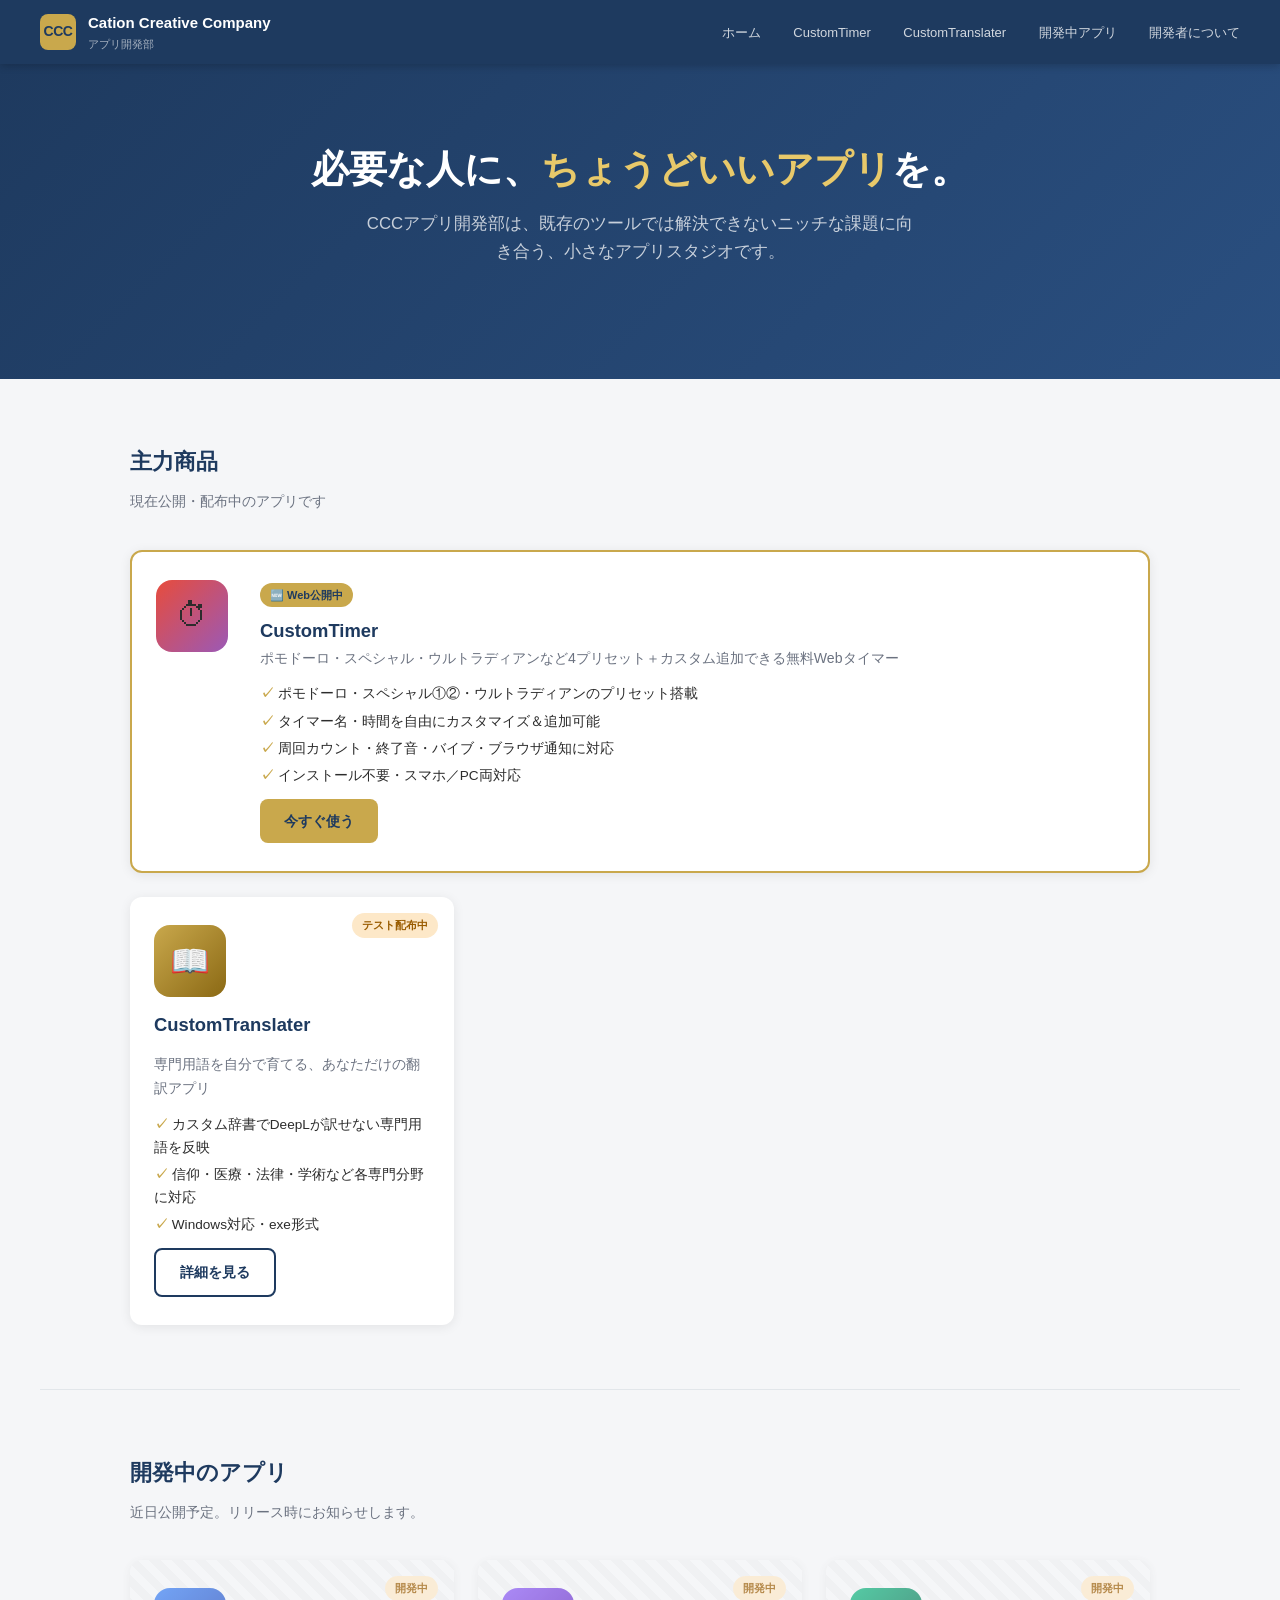
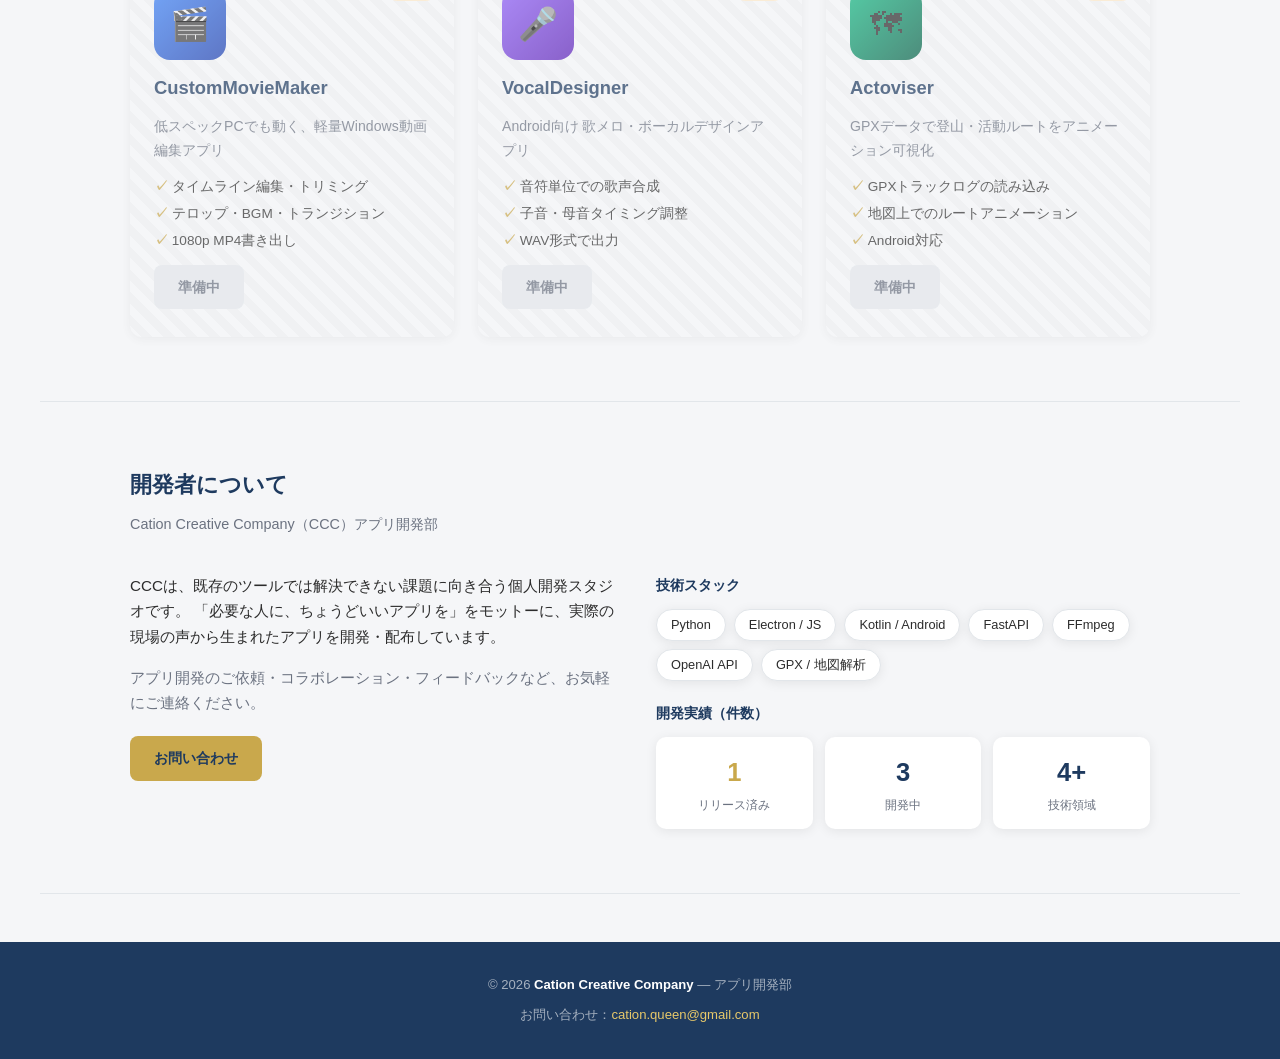
==== index.html @ 1fe6af15 "Initial commit: CCC apps site" ====
<!DOCTYPE html>
<html lang="ja">
<head>
  <meta charset="UTF-8">
  <meta name="viewport" content="width=device-width, initial-scale=1.0">
  <title>CCCアプリ一覧 | Cation Creative Company</title>
  <meta name="description" content="Cation Creative Companyが開発する、こだわりの実用アプリ一覧。バハイ翻訳・動画編集・音楽制作など。">
  <link rel="stylesheet" href="style.css">
</head>
<body>

<header>
  <div class="header-logo">
    <div class="logo-mark">CCC</div>
    <div>
      <div class="logo-text">Cation Creative Company</div>
      <div class="logo-sub">アプリ開発部</div>
    </div>
  </div>
  <nav>
    <a href="index.html">ホーム</a>
    <a href="apps/customtimer/index.html">CustomTimer</a>
    <a href="apps/customtranslater.html">CustomTranslater</a>
    <a href="#coming-soon">開発中アプリ</a>
    <a href="#about">開発者について</a>
  </nav>
</header>

<!-- Hero -->
<section class="hero">
  <h1>必要な人に、<span>ちょうどいいアプリ</span>を。</h1>
  <p>CCCアプリ開発部は、既存のツールでは解決できないニッチな課題に向き合う、小さなアプリスタジオです。</p>
</section>

<!-- 主力商品 -->
<div class="section">
  <div class="section-title">主力商品</div>
  <div class="section-desc">現在公開・配布中のアプリです</div>

  <div class="app-grid">

    <!-- CustomTimer（最主力） -->
    <div class="app-card featured">
      <div class="app-icon" style="background:linear-gradient(135deg,#e74c3c,#9b59b6);width:72px;height:72px;border-radius:16px;display:flex;align-items:center;justify-content:center;font-size:32px;flex-shrink:0;">⏱</div>
      <div class="card-body">
        <div class="badge badge-featured" style="position:static; display:inline-block; margin-bottom:8px;">🆕 Web公開中</div>
        <div class="app-name">CustomTimer</div>
        <div class="app-tagline">ポモドーロ・スペシャル・ウルトラディアンなど4プリセット＋カスタム追加できる無料Webタイマー</div>
        <ul class="app-features" style="margin: 12px 0;">
          <li>ポモドーロ・スペシャル①②・ウルトラディアンのプリセット搭載</li>
          <li>タイマー名・時間を自由にカスタマイズ＆追加可能</li>
          <li>周回カウント・終了音・バイブ・ブラウザ通知に対応</li>
          <li>インストール不要・スマホ／PC両対応</li>
        </ul>
        <div class="card-actions">
          <a href="apps/customtimer/index.html" class="btn btn-primary">今すぐ使う</a>
        </div>
      </div>
    </div>

    <!-- CustomTranslater -->
    <div class="app-card">
      <span class="badge badge-wip">テスト配布中</span>
      <div class="app-icon icon-bahai">📖</div>
      <div class="app-name">CustomTranslater</div>
      <div class="app-tagline">専門用語を自分で育てる、あなただけの翻訳アプリ</div>
      <ul class="app-features">
        <li>カスタム辞書でDeepLが訳せない専門用語を反映</li>
        <li>信仰・医療・法律・学術など各専門分野に対応</li>
        <li>Windows対応・exe形式</li>
      </ul>
      <div class="card-actions">
        <a href="apps/customtranslater.html" class="btn btn-outline">詳細を見る</a>
      </div>
    </div>

  </div>
</div>

<div class="divider"></div>

<!-- 開発中アプリ -->
<div class="section" id="coming-soon">
  <div class="section-title">開発中のアプリ</div>
  <div class="section-desc">近日公開予定。リリース時にお知らせします。</div>

  <div class="app-grid">

    <!-- CustomMovieMaker -->
    <div class="app-card coming-soon-card coming-soon-overlay">
      <span class="badge badge-wip">開発中</span>
      <div class="app-icon icon-movie">🎬</div>
      <div class="app-name">CustomMovieMaker</div>
      <div class="app-tagline">低スペックPCでも動く、軽量Windows動画編集アプリ</div>
      <ul class="app-features">
        <li>タイムライン編集・トリミング</li>
        <li>テロップ・BGM・トランジション</li>
        <li>1080p MP4書き出し</li>
      </ul>
      <div class="card-actions">
        <a href="apps/custommoviemaker.html" class="btn btn-disabled">準備中</a>
      </div>
    </div>

    <!-- VocalDesigner -->
    <div class="app-card coming-soon-card coming-soon-overlay">
      <span class="badge badge-wip">開発中</span>
      <div class="app-icon icon-vocal">🎤</div>
      <div class="app-name">VocalDesigner</div>
      <div class="app-tagline">Android向け 歌メロ・ボーカルデザインアプリ</div>
      <ul class="app-features">
        <li>音符単位での歌声合成</li>
        <li>子音・母音タイミング調整</li>
        <li>WAV形式で出力</li>
      </ul>
      <div class="card-actions">
        <a href="apps/vocaldesigner.html" class="btn btn-disabled">準備中</a>
      </div>
    </div>

    <!-- Actoviser -->
    <div class="app-card coming-soon-card coming-soon-overlay">
      <span class="badge badge-wip">開発中</span>
      <div class="app-icon icon-actoviser">🗺</div>
      <div class="app-name">Actoviser</div>
      <div class="app-tagline">GPXデータで登山・活動ルートをアニメーション可視化</div>
      <ul class="app-features">
        <li>GPXトラックログの読み込み</li>
        <li>地図上でのルートアニメーション</li>
        <li>Android対応</li>
      </ul>
      <div class="card-actions">
        <a href="apps/actoviser.html" class="btn btn-disabled">準備中</a>
      </div>
    </div>

  </div>
</div>

<div class="divider"></div>

<!-- About / ポートフォリオ -->
<div class="section" id="about">
  <div class="section-title">開発者について</div>
  <div class="section-desc">Cation Creative Company（CCC）アプリ開発部</div>

  <div style="display:grid;grid-template-columns:1fr 1fr;gap:32px;align-items:start;">

    <div>
      <p style="font-size:0.95rem;margin-bottom:16px;">
        CCCは、既存のツールでは解決できない課題に向き合う個人開発スタジオです。
        「必要な人に、ちょうどいいアプリを」をモットーに、実際の現場の声から生まれたアプリを開発・配布しています。
      </p>
      <p style="font-size:0.92rem;color:var(--text-muted);">
        アプリ開発のご依頼・コラボレーション・フィードバックなど、お気軽にご連絡ください。
      </p>
      <div style="margin-top:20px;">
        <a href="mailto:cation.queen@gmail.com" class="btn btn-primary">お問い合わせ</a>
      </div>
    </div>

    <div>
      <div style="font-weight:700;color:var(--navy);margin-bottom:12px;font-size:0.9rem;">技術スタック</div>
      <div style="display:flex;flex-wrap:wrap;gap:8px;">
        <span style="background:var(--bg-white);border:1px solid var(--border);border-radius:20px;padding:4px 14px;font-size:0.8rem;box-shadow:var(--shadow);">Python</span>
        <span style="background:var(--bg-white);border:1px solid var(--border);border-radius:20px;padding:4px 14px;font-size:0.8rem;box-shadow:var(--shadow);">Electron / JS</span>
        <span style="background:var(--bg-white);border:1px solid var(--border);border-radius:20px;padding:4px 14px;font-size:0.8rem;box-shadow:var(--shadow);">Kotlin / Android</span>
        <span style="background:var(--bg-white);border:1px solid var(--border);border-radius:20px;padding:4px 14px;font-size:0.8rem;box-shadow:var(--shadow);">FastAPI</span>
        <span style="background:var(--bg-white);border:1px solid var(--border);border-radius:20px;padding:4px 14px;font-size:0.8rem;box-shadow:var(--shadow);">FFmpeg</span>
        <span style="background:var(--bg-white);border:1px solid var(--border);border-radius:20px;padding:4px 14px;font-size:0.8rem;box-shadow:var(--shadow);">OpenAI API</span>
        <span style="background:var(--bg-white);border:1px solid var(--border);border-radius:20px;padding:4px 14px;font-size:0.8rem;box-shadow:var(--shadow);">GPX / 地図解析</span>
      </div>

      <div style="font-weight:700;color:var(--navy);margin-top:20px;margin-bottom:12px;font-size:0.9rem;">開発実績（件数）</div>
      <div style="display:grid;grid-template-columns:repeat(3,1fr);gap:12px;text-align:center;">
        <div style="background:var(--bg-white);border-radius:10px;padding:14px 8px;box-shadow:var(--shadow);">
          <div style="font-size:1.6rem;font-weight:700;color:var(--gold);">1</div>
          <div style="font-size:0.75rem;color:var(--text-muted);">リリース済み</div>
        </div>
        <div style="background:var(--bg-white);border-radius:10px;padding:14px 8px;box-shadow:var(--shadow);">
          <div style="font-size:1.6rem;font-weight:700;color:var(--navy);">3</div>
          <div style="font-size:0.75rem;color:var(--text-muted);">開発中</div>
        </div>
        <div style="background:var(--bg-white);border-radius:10px;padding:14px 8px;box-shadow:var(--shadow);">
          <div style="font-size:1.6rem;font-weight:700;color:var(--navy);">4+</div>
          <div style="font-size:0.75rem;color:var(--text-muted);">技術領域</div>
        </div>
      </div>
    </div>

  </div>
</div>

<div class="divider"></div>

<!-- Footer -->
<footer>
  <p style="margin-bottom:8px;">
    &copy; 2026 <strong style="color:#fff;">Cation Creative Company</strong> — アプリ開発部
  </p>
  <p>お問い合わせ：<a href="mailto:cation.queen@gmail.com">cation.queen@gmail.com</a></p>
</footer>

</body>
</html>
---- style.css ----
/* CCC App Store - 共通スタイル */

*, *::before, *::after {
  box-sizing: border-box;
  margin: 0;
  padding: 0;
}

:root {
  --navy: #1e3a5f;
  --navy-light: #2a4f80;
  --gold: #c9a84c;
  --gold-light: #e8c96a;
  --bg: #f5f6f8;
  --bg-white: #ffffff;
  --text: #2c2c2c;
  --text-muted: #6b7280;
  --border: #e2e6ea;
  --shadow: 0 2px 12px rgba(0, 0, 0, 0.08);
  --shadow-hover: 0 6px 24px rgba(0, 0, 0, 0.14);
  --radius: 12px;
}

body {
  font-family: "Hiragino Kaku Gothic ProN", "Meiryo", "Yu Gothic UI", sans-serif;
  background: var(--bg);
  color: var(--text);
  line-height: 1.7;
}

a {
  color: inherit;
  text-decoration: none;
}

/* ===== HEADER ===== */
header {
  background: var(--navy);
  padding: 0 40px;
  height: 64px;
  display: flex;
  align-items: center;
  justify-content: space-between;
  position: sticky;
  top: 0;
  z-index: 100;
  box-shadow: 0 2px 8px rgba(0,0,0,0.2);
}

.header-logo {
  display: flex;
  align-items: center;
  gap: 12px;
  color: #fff;
}

.header-logo .logo-mark {
  width: 36px;
  height: 36px;
  background: var(--gold);
  border-radius: 8px;
  display: flex;
  align-items: center;
  justify-content: center;
  font-weight: 900;
  font-size: 14px;
  color: var(--navy);
  letter-spacing: -0.5px;
}

.header-logo .logo-text {
  font-size: 15px;
  font-weight: 600;
  color: #fff;
}

.header-logo .logo-sub {
  font-size: 11px;
  color: rgba(255,255,255,0.6);
}

nav a {
  color: rgba(255,255,255,0.8);
  margin-left: 28px;
  font-size: 13px;
  transition: color 0.2s;
}

nav a:hover {
  color: var(--gold-light);
}

/* ===== HERO ===== */
.hero {
  background: linear-gradient(135deg, var(--navy) 0%, var(--navy-light) 100%);
  color: #fff;
  padding: 80px 40px;
  text-align: center;
}

.hero h1 {
  font-size: 2.4rem;
  font-weight: 700;
  line-height: 1.3;
  margin-bottom: 16px;
}

.hero h1 span {
  color: var(--gold-light);
}

.hero p {
  font-size: 1.05rem;
  color: rgba(255,255,255,0.75);
  max-width: 560px;
  margin: 0 auto 32px;
}

/* ===== SECTION ===== */
.section {
  max-width: 1100px;
  margin: 0 auto;
  padding: 64px 40px;
}

.section-title {
  font-size: 1.4rem;
  font-weight: 700;
  color: var(--navy);
  margin-bottom: 8px;
}

.section-desc {
  color: var(--text-muted);
  font-size: 0.9rem;
  margin-bottom: 36px;
}

/* ===== APP CARDS ===== */
.app-grid {
  display: grid;
  grid-template-columns: repeat(auto-fill, minmax(260px, 1fr));
  gap: 24px;
}

.app-card {
  background: var(--bg-white);
  border-radius: var(--radius);
  padding: 28px 24px;
  box-shadow: var(--shadow);
  transition: transform 0.2s, box-shadow 0.2s;
  display: flex;
  flex-direction: column;
  gap: 12px;
  position: relative;
}

.app-card:hover {
  transform: translateY(-4px);
  box-shadow: var(--shadow-hover);
}

.app-card.featured {
  border: 2px solid var(--gold);
  grid-column: 1 / -1;
  flex-direction: row;
  align-items: flex-start;
  gap: 32px;
}

.app-card.featured .card-body {
  flex: 1;
}

.app-card .badge {
  position: absolute;
  top: 16px;
  right: 16px;
  font-size: 11px;
  padding: 3px 10px;
  border-radius: 20px;
  font-weight: 600;
}

.badge-available {
  background: #d4f0df;
  color: #1a7a40;
}

.badge-wip {
  background: #fde8c8;
  color: #9a5c00;
}

.badge-featured {
  background: var(--gold);
  color: var(--navy);
}

.app-icon {
  width: 72px;
  height: 72px;
  border-radius: 16px;
  display: flex;
  align-items: center;
  justify-content: center;
  font-size: 32px;
  flex-shrink: 0;
}

.icon-bahai   { background: linear-gradient(135deg, #c9a84c, #8b6914); }
.icon-movie   { background: linear-gradient(135deg, #3b82f6, #1e40af); }
.icon-vocal   { background: linear-gradient(135deg, #8b5cf6, #5b21b6); }
.icon-actoviser { background: linear-gradient(135deg, #10b981, #065f46); }

.app-name {
  font-size: 1.15rem;
  font-weight: 700;
  color: var(--navy);
}

.app-tagline {
  font-size: 0.88rem;
  color: var(--text-muted);
}

.app-features {
  font-size: 0.85rem;
  color: var(--text);
  list-style: none;
  display: flex;
  flex-direction: column;
  gap: 4px;
}

.app-features li::before {
  content: "✓ ";
  color: var(--gold);
  font-weight: 700;
}

.btn {
  display: inline-block;
  padding: 10px 24px;
  border-radius: 8px;
  font-weight: 600;
  font-size: 0.9rem;
  cursor: pointer;
  transition: all 0.2s;
  border: none;
  text-align: center;
}

.btn-primary {
  background: var(--gold);
  color: var(--navy);
}

.btn-primary:hover {
  background: var(--gold-light);
}

.btn-outline {
  background: transparent;
  border: 2px solid var(--navy);
  color: var(--navy);
}

.btn-outline:hover {
  background: var(--navy);
  color: #fff;
}

.btn-disabled {
  background: var(--border);
  color: var(--text-muted);
  cursor: not-allowed;
}

.card-actions {
  display: flex;
  gap: 10px;
  flex-wrap: wrap;
  margin-top: auto;
}

/* ===== APP DETAIL PAGE ===== */
.detail-hero {
  background: linear-gradient(135deg, #3d2800 0%, #7a5200 50%, #c9a84c 100%);
  color: #fff;
  padding: 60px 40px;
}

.detail-hero-inner {
  max-width: 900px;
  margin: 0 auto;
  display: flex;
  align-items: center;
  gap: 36px;
}

.detail-hero h1 {
  font-size: 2rem;
  font-weight: 700;
  margin-bottom: 8px;
}

.detail-hero .tagline {
  font-size: 1.05rem;
  color: rgba(255,255,255,0.8);
  margin-bottom: 24px;
}

.detail-section {
  max-width: 900px;
  margin: 0 auto;
  padding: 48px 40px;
}

.detail-section h2 {
  font-size: 1.2rem;
  font-weight: 700;
  color: var(--navy);
  border-left: 4px solid var(--gold);
  padding-left: 12px;
  margin-bottom: 20px;
}

.feature-grid {
  display: grid;
  grid-template-columns: repeat(auto-fill, minmax(200px, 1fr));
  gap: 16px;
  margin-bottom: 16px;
}

.feature-item {
  background: var(--bg-white);
  border-radius: 10px;
  padding: 20px 16px;
  box-shadow: var(--shadow);
  font-size: 0.88rem;
}

.feature-item .feature-icon {
  font-size: 24px;
  margin-bottom: 8px;
}

.feature-item .feature-name {
  font-weight: 700;
  color: var(--navy);
  margin-bottom: 4px;
}

.feature-item .feature-desc {
  color: var(--text-muted);
  font-size: 0.82rem;
}

.requirement-box {
  background: #fffbea;
  border: 1px solid #f0d060;
  border-radius: 10px;
  padding: 20px 24px;
  font-size: 0.9rem;
}

.requirement-box h3 {
  font-weight: 700;
  margin-bottom: 8px;
  color: #7a5200;
}

.requirement-box ul {
  padding-left: 20px;
  color: var(--text);
}

.requirement-box li {
  margin-bottom: 4px;
}

.roadmap-table {
  width: 100%;
  border-collapse: collapse;
  font-size: 0.88rem;
}

.roadmap-table th {
  background: var(--navy);
  color: #fff;
  padding: 10px 16px;
  text-align: left;
  font-weight: 600;
}

.roadmap-table td {
  padding: 10px 16px;
  border-bottom: 1px solid var(--border);
}

.roadmap-table tr:nth-child(even) td {
  background: #f8f9fb;
}

.status-done   { color: #1a7a40; font-weight: 700; }
.status-active { color: #c07000; font-weight: 700; }
.status-todo   { color: var(--text-muted); }

.divider {
  height: 1px;
  background: var(--border);
  margin: 0 40px;
}

/* ===== FOOTER ===== */
footer {
  background: var(--navy);
  color: rgba(255,255,255,0.6);
  text-align: center;
  padding: 32px 40px;
  font-size: 0.82rem;
  margin-top: 48px;
}

footer a {
  color: var(--gold-light);
}

/* ===== BREADCRUMB ===== */
.breadcrumb {
  font-size: 0.82rem;
  color: rgba(255,255,255,0.6);
  margin-bottom: 20px;
}

.breadcrumb a {
  color: rgba(255,255,255,0.7);
}

.breadcrumb a:hover {
  color: var(--gold-light);
}

.breadcrumb span {
  margin: 0 6px;
}

/* ===== COMING SOON ===== */
.coming-soon-card {
  opacity: 0.7;
}

.coming-soon-overlay {
  background: repeating-linear-gradient(
    45deg,
    transparent,
    transparent 8px,
    rgba(0,0,0,0.03) 8px,
    rgba(0,0,0,0.03) 16px
  );
  border-radius: var(--radius);
}

/* ===== RESPONSIVE ===== */
@media (max-width: 720px) {
  header { padding: 0 20px; }
  .hero { padding: 56px 20px; }
  .hero h1 { font-size: 1.7rem; }
  .section { padding: 48px 20px; }
  .app-card.featured { flex-direction: column; }
  .detail-hero { padding: 40px 20px; }
  .detail-hero-inner { flex-direction: column; }
  .detail-section { padding: 32px 20px; }
  nav { display: none; }
}
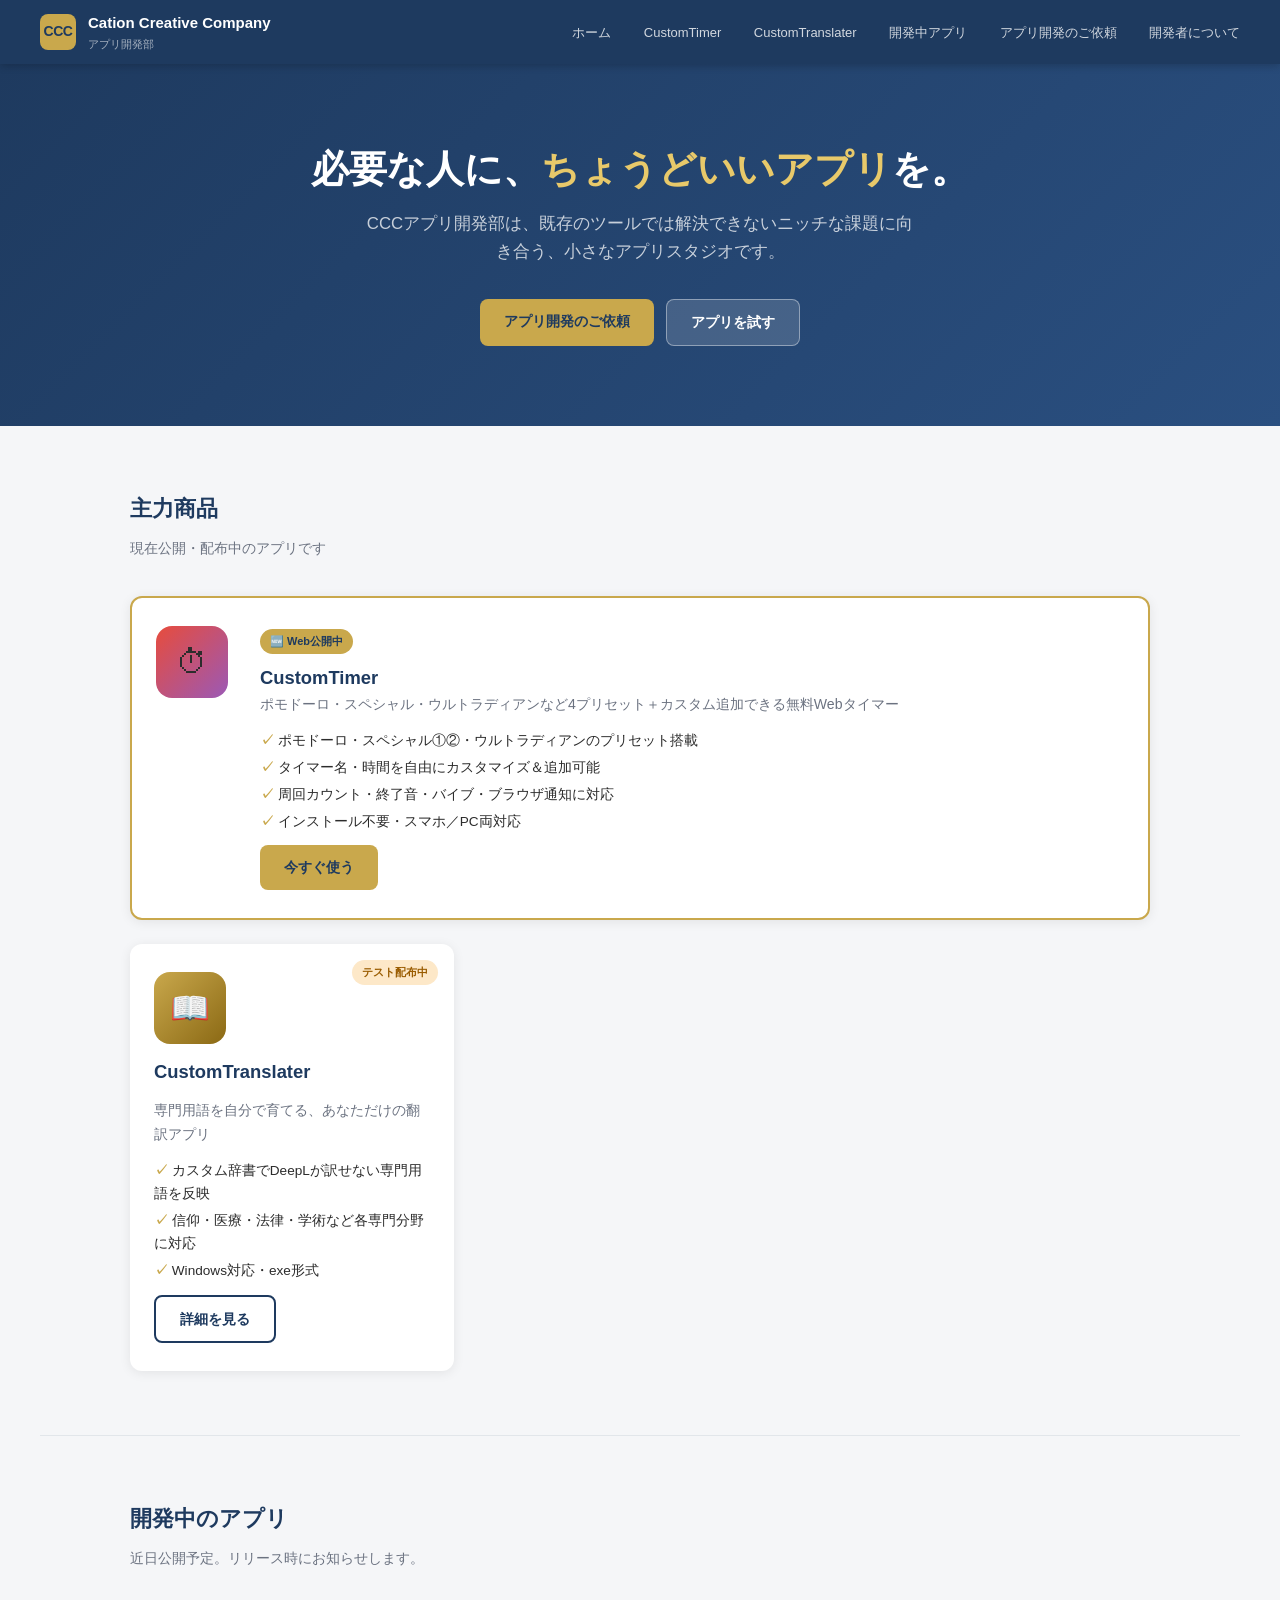
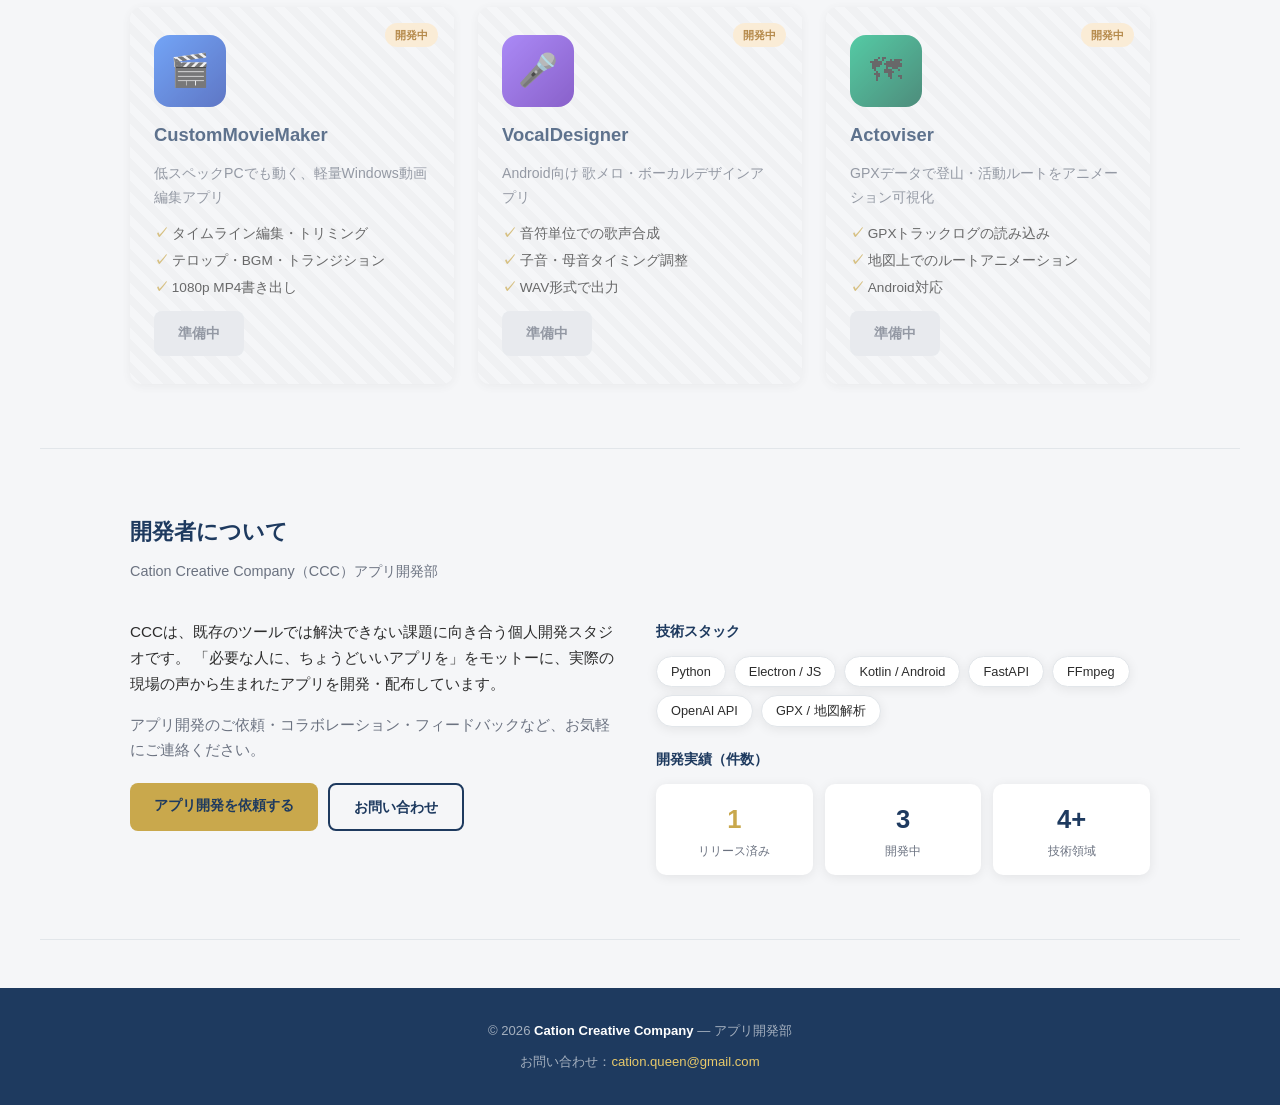
==== commit a4b48f73: "アプリ開発のご依頼（受託開発）ページを追加し導線を設置 Co-Authored-By: Claude Opus 4.8 <noreply@anthropic.com>" ====
--- a/index.html
+++ b/index.html
@@ -22,6 +22,7 @@
     <a href="apps/customtimer/index.html">CustomTimer</a>
     <a href="apps/customtranslater.html">CustomTranslater</a>
     <a href="#coming-soon">開発中アプリ</a>
+    <a href="develop.html">アプリ開発のご依頼</a>
     <a href="#about">開発者について</a>
   </nav>
 </header>
@@ -30,6 +31,10 @@
 <section class="hero">
   <h1>必要な人に、<span>ちょうどいいアプリ</span>を。</h1>
   <p>CCCアプリ開発部は、既存のツールでは解決できないニッチな課題に向き合う、小さなアプリスタジオです。</p>
+  <div style="display:flex;gap:12px;justify-content:center;flex-wrap:wrap;">
+    <a href="develop.html" class="btn btn-primary">アプリ開発のご依頼</a>
+    <a href="apps/customtimer/index.html" class="btn" style="background:rgba(255,255,255,0.15);color:#fff;border:1.5px solid rgba(255,255,255,0.4);">アプリを試す</a>
+  </div>
 </section>
 
 <!-- 主力商品 -->
@@ -154,8 +159,9 @@
       <p style="font-size:0.92rem;color:var(--text-muted);">
         アプリ開発のご依頼・コラボレーション・フィードバックなど、お気軽にご連絡ください。
       </p>
-      <div style="margin-top:20px;">
-        <a href="mailto:cation.queen@gmail.com" class="btn btn-primary">お問い合わせ</a>
+      <div style="margin-top:20px;display:flex;gap:10px;flex-wrap:wrap;">
+        <a href="develop.html" class="btn btn-primary">アプリ開発を依頼する</a>
+        <a href="mailto:cation.queen@gmail.com" class="btn btn-outline">お問い合わせ</a>
       </div>
     </div>
 
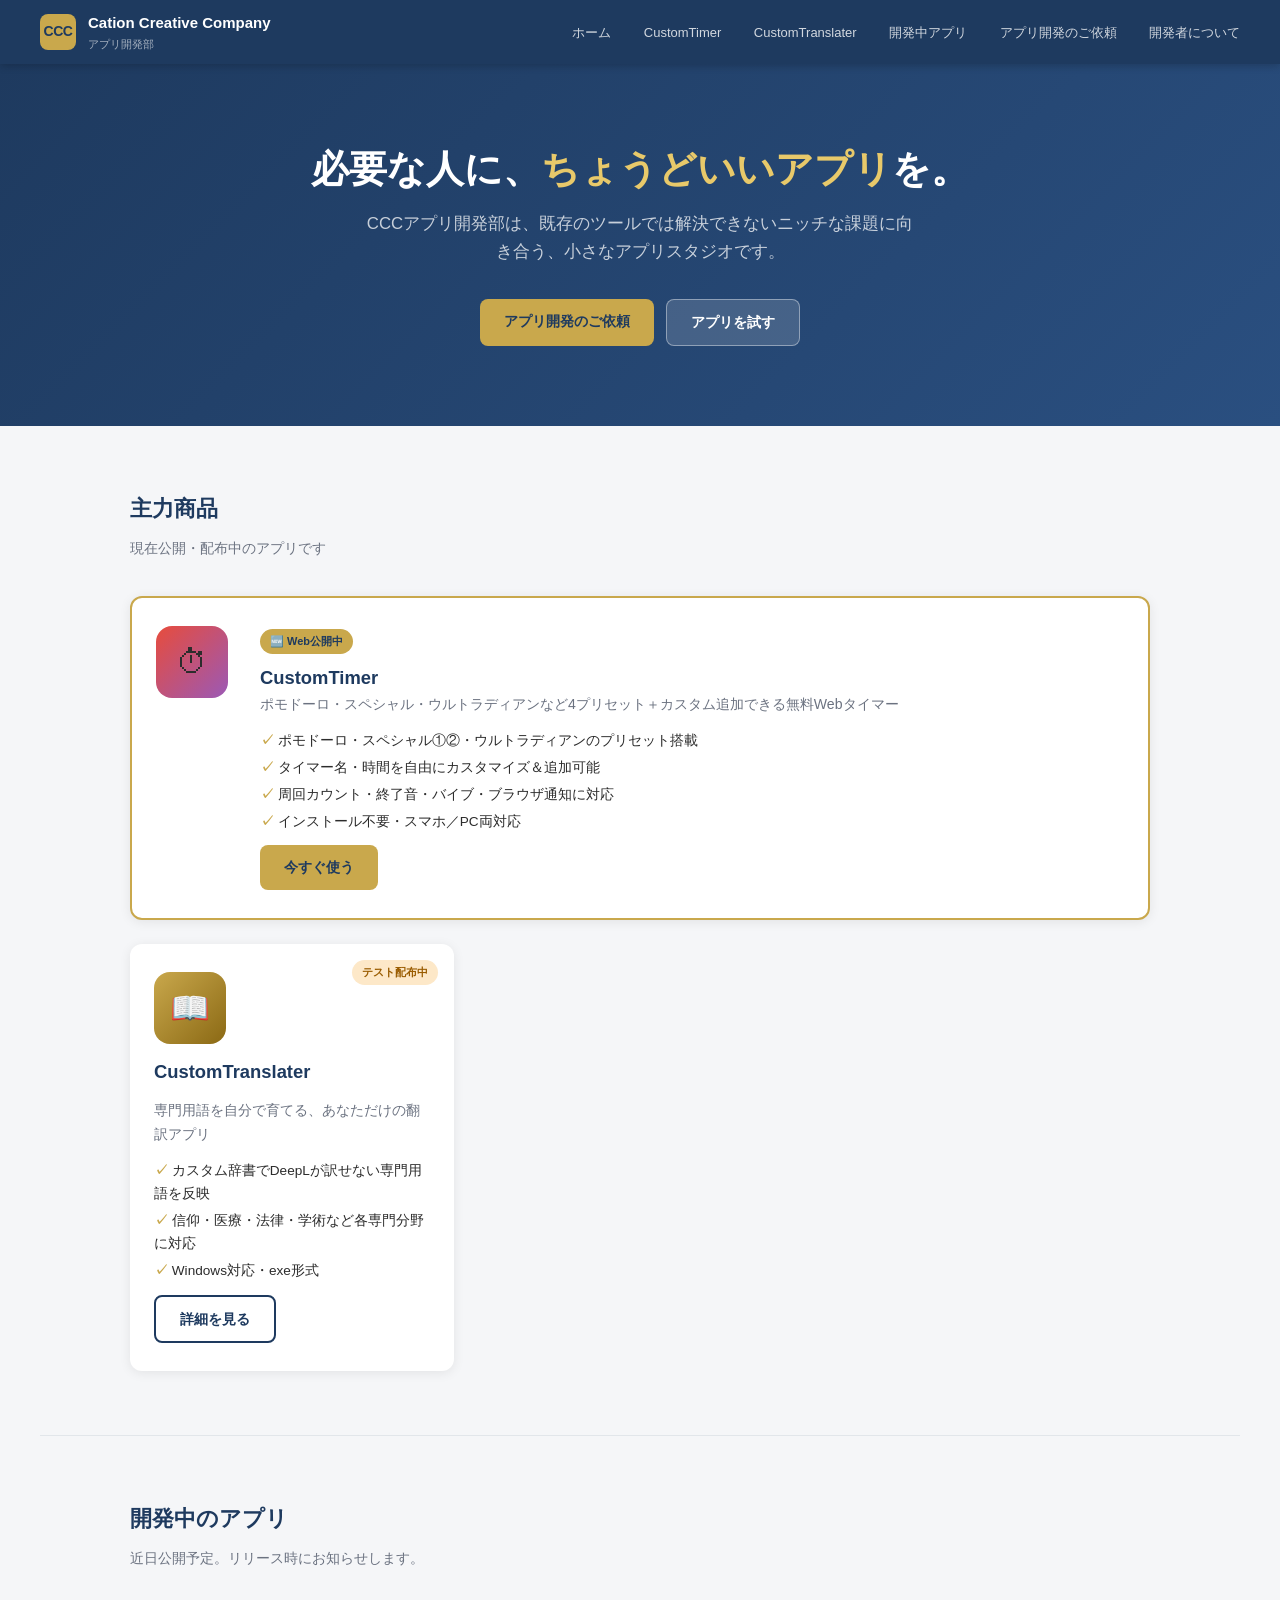
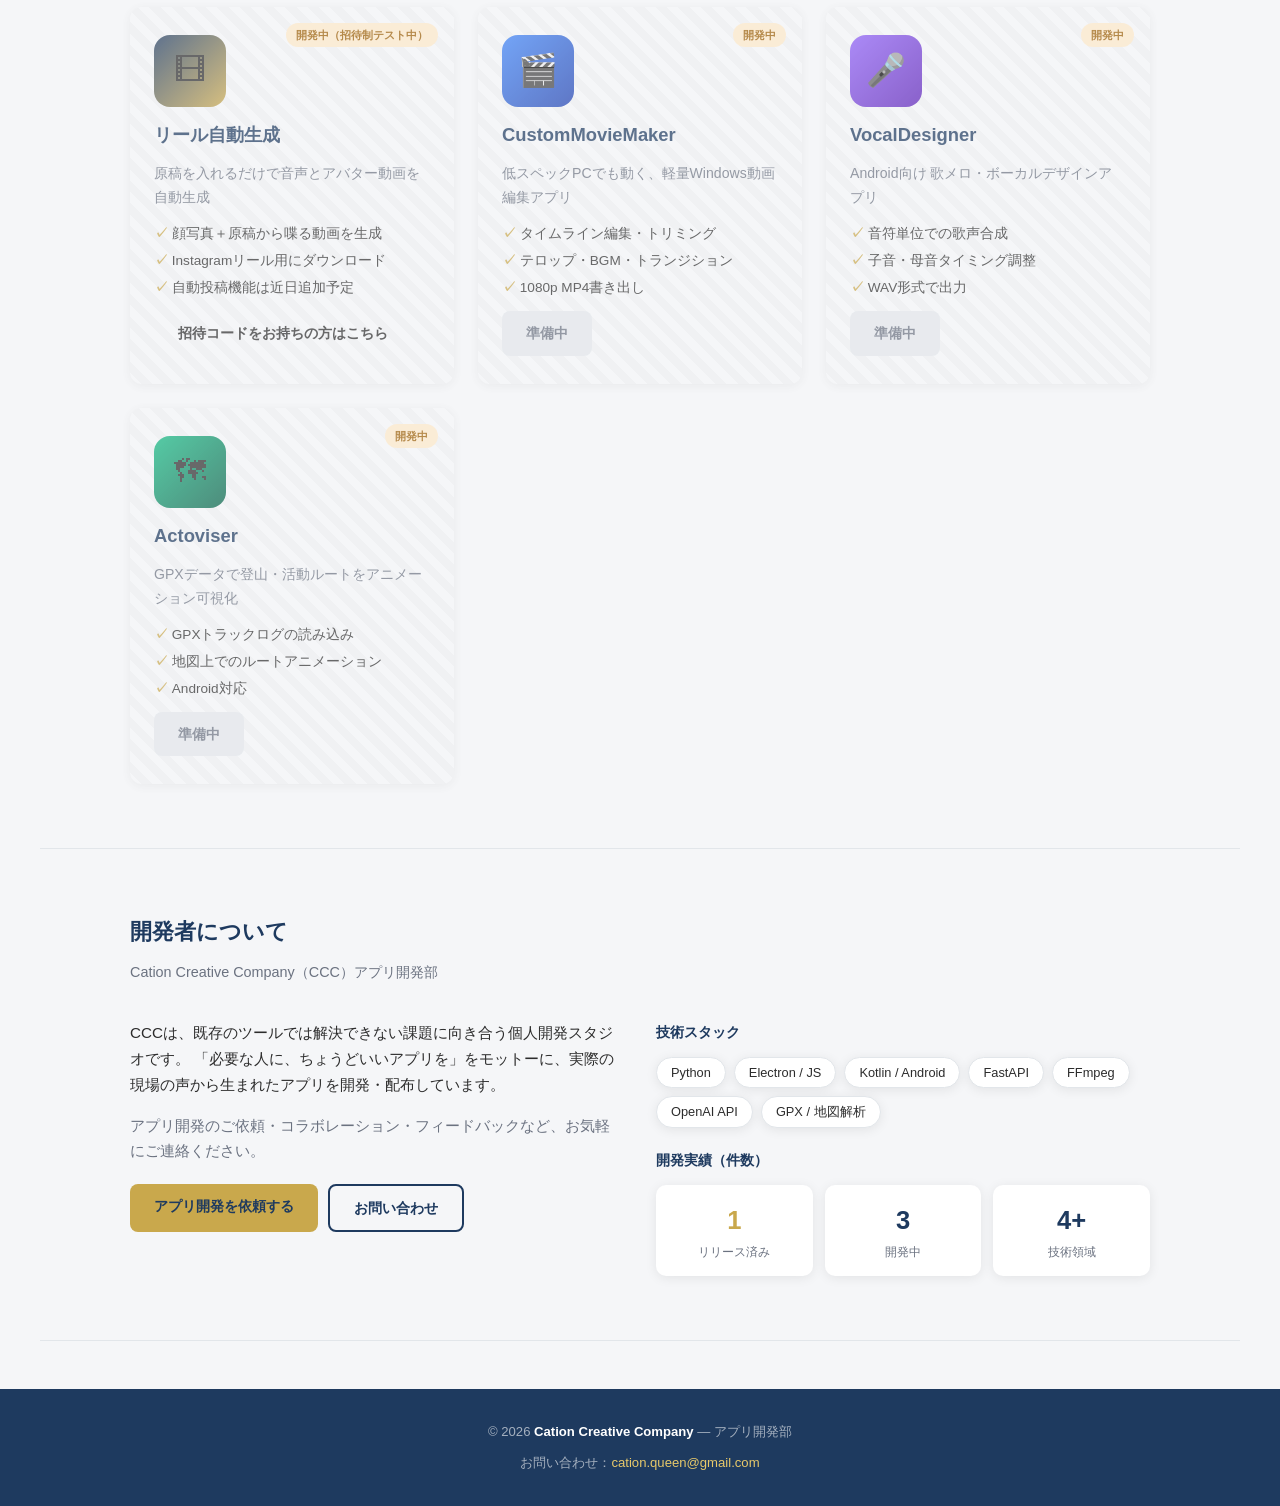
==== commit 00ac7075: "リール自動生成アプリを追加(招待コード制・手動投稿モード) 原稿からTTS+アバター動画を生成しダウンロードできるWebアプリを portfolio siteに追加。Instagram自動投稿は保留中" ====
--- a/index.html
+++ b/index.html
@@ -19,7 +19,7 @@
   </div>
   <nav>
     <a href="index.html">ホーム</a>
-    <a href="apps/customtimer/index.html">CustomTimer</a>
+    <a href="../CustomTimer係/index.html">CustomTimer</a>
     <a href="apps/customtranslater.html">CustomTranslater</a>
     <a href="#coming-soon">開発中アプリ</a>
     <a href="develop.html">アプリ開発のご依頼</a>
@@ -33,7 +33,7 @@
   <p>CCCアプリ開発部は、既存のツールでは解決できないニッチな課題に向き合う、小さなアプリスタジオです。</p>
   <div style="display:flex;gap:12px;justify-content:center;flex-wrap:wrap;">
     <a href="develop.html" class="btn btn-primary">アプリ開発のご依頼</a>
-    <a href="apps/customtimer/index.html" class="btn" style="background:rgba(255,255,255,0.15);color:#fff;border:1.5px solid rgba(255,255,255,0.4);">アプリを試す</a>
+    <a href="../CustomTimer係/index.html" class="btn" style="background:rgba(255,255,255,0.15);color:#fff;border:1.5px solid rgba(255,255,255,0.4);">アプリを試す</a>
   </div>
 </section>
 
@@ -58,7 +58,7 @@
           <li>インストール不要・スマホ／PC両対応</li>
         </ul>
         <div class="card-actions">
-          <a href="apps/customtimer/index.html" class="btn btn-primary">今すぐ使う</a>
+          <a href="../CustomTimer係/index.html" class="btn btn-primary">今すぐ使う</a>
         </div>
       </div>
     </div>
@@ -90,6 +90,22 @@
   <div class="section-desc">近日公開予定。リリース時にお知らせします。</div>
 
   <div class="app-grid">
+
+    <!-- リール自動生成 -->
+    <div class="app-card coming-soon-card coming-soon-overlay">
+      <span class="badge badge-wip">開発中（招待制テスト中）</span>
+      <div class="app-icon" style="background:linear-gradient(135deg,#1e3a5f,#c9a84c);width:72px;height:72px;border-radius:16px;display:flex;align-items:center;justify-content:center;font-size:32px;flex-shrink:0;">🎞</div>
+      <div class="app-name">リール自動生成</div>
+      <div class="app-tagline">原稿を入れるだけで音声とアバター動画を自動生成</div>
+      <ul class="app-features">
+        <li>顔写真＋原稿から喋る動画を生成</li>
+        <li>Instagramリール用にダウンロード</li>
+        <li>自動投稿機能は近日追加予定</li>
+      </ul>
+      <div class="card-actions">
+        <a href="apps/reel-generator/index.html" class="btn">招待コードをお持ちの方はこちら</a>
+      </div>
+    </div>
 
     <!-- CustomMovieMaker -->
     <div class="app-card coming-soon-card coming-soon-overlay">
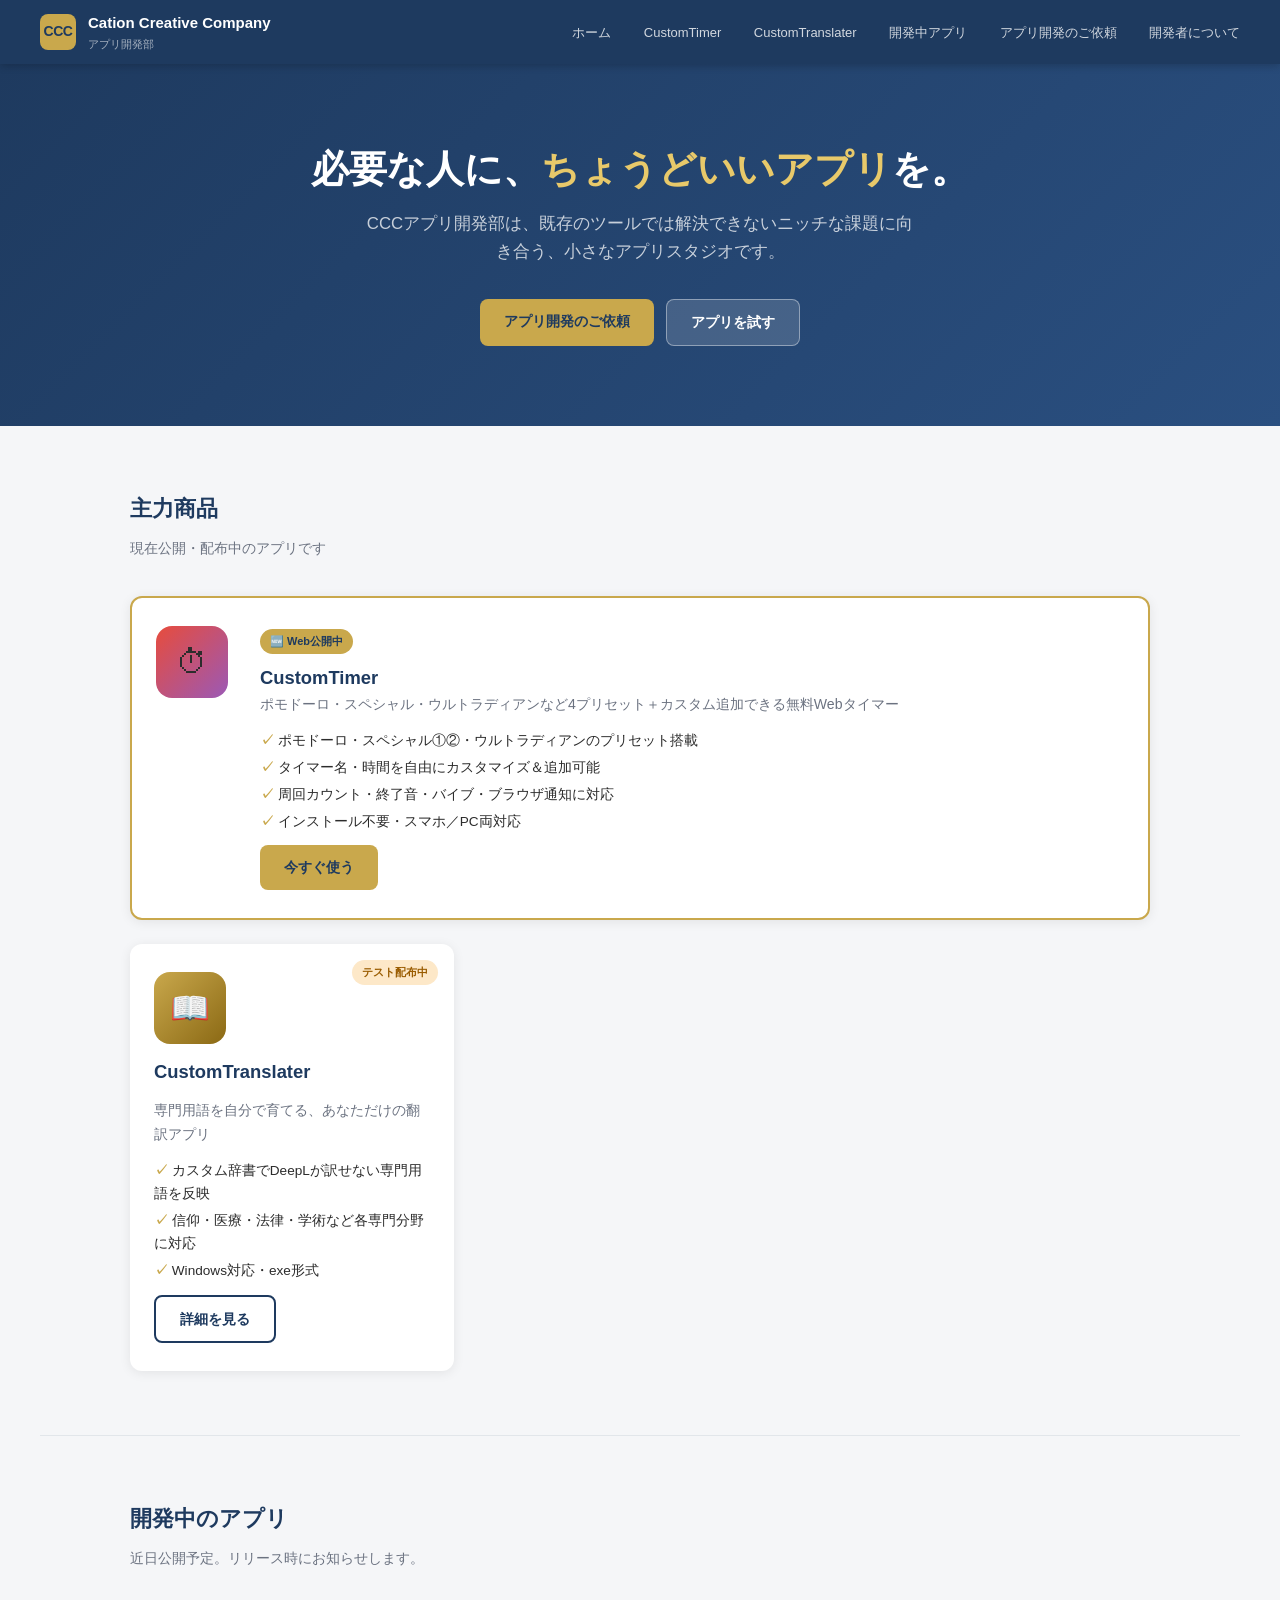
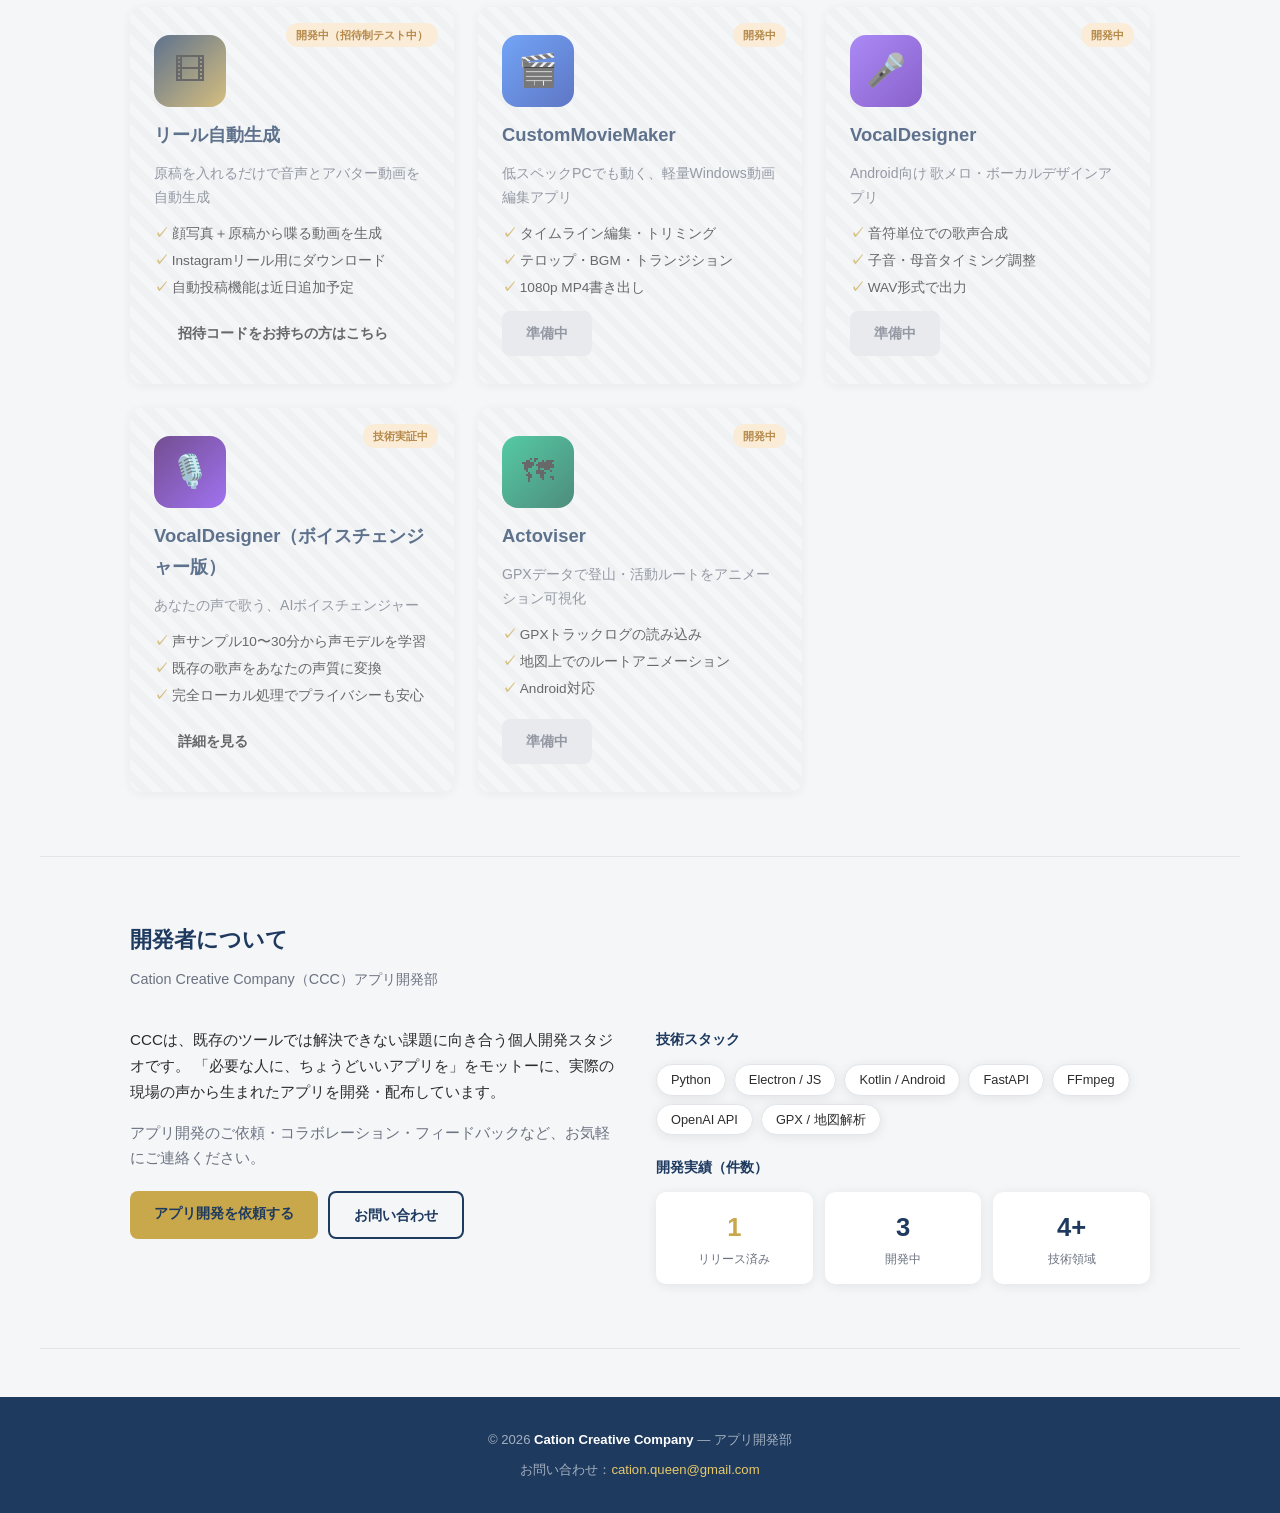
==== commit 135a8ee6: "CustomTimer: リポジトリ外を指していたリンクを修正し、apps/customtimer/に復元 - apps/customtimer/配下にCustomTimer係の最新版(app.js/" ====
--- a/index.html
+++ b/index.html
@@ -19,7 +19,7 @@
   </div>
   <nav>
     <a href="index.html">ホーム</a>
-    <a href="../CustomTimer係/index.html">CustomTimer</a>
+    <a href="apps/customtimer/index.html">CustomTimer</a>
     <a href="apps/customtranslater.html">CustomTranslater</a>
     <a href="#coming-soon">開発中アプリ</a>
     <a href="develop.html">アプリ開発のご依頼</a>
@@ -33,7 +33,7 @@
   <p>CCCアプリ開発部は、既存のツールでは解決できないニッチな課題に向き合う、小さなアプリスタジオです。</p>
   <div style="display:flex;gap:12px;justify-content:center;flex-wrap:wrap;">
     <a href="develop.html" class="btn btn-primary">アプリ開発のご依頼</a>
-    <a href="../CustomTimer係/index.html" class="btn" style="background:rgba(255,255,255,0.15);color:#fff;border:1.5px solid rgba(255,255,255,0.4);">アプリを試す</a>
+    <a href="apps/customtimer/index.html" class="btn" style="background:rgba(255,255,255,0.15);color:#fff;border:1.5px solid rgba(255,255,255,0.4);">アプリを試す</a>
   </div>
 </section>
 
@@ -58,7 +58,7 @@
           <li>インストール不要・スマホ／PC両対応</li>
         </ul>
         <div class="card-actions">
-          <a href="../CustomTimer係/index.html" class="btn btn-primary">今すぐ使う</a>
+          <a href="apps/customtimer/index.html" class="btn btn-primary">今すぐ使う</a>
         </div>
       </div>
     </div>
@@ -136,6 +136,22 @@
       </ul>
       <div class="card-actions">
         <a href="apps/vocaldesigner.html" class="btn btn-disabled">準備中</a>
+      </div>
+    </div>
+
+    <!-- VocalDesigner（ボイスチェンジャー版） -->
+    <div class="app-card coming-soon-card coming-soon-overlay">
+      <span class="badge badge-wip">技術実証中</span>
+      <div class="app-icon" style="background:linear-gradient(135deg,#3b0764,#7c3aed);width:72px;height:72px;border-radius:16px;display:flex;align-items:center;justify-content:center;font-size:32px;flex-shrink:0;">🎙️</div>
+      <div class="app-name">VocalDesigner（ボイスチェンジャー版）</div>
+      <div class="app-tagline">あなたの声で歌う、AIボイスチェンジャー</div>
+      <ul class="app-features">
+        <li>声サンプル10〜30分から声モデルを学習</li>
+        <li>既存の歌声をあなたの声質に変換</li>
+        <li>完全ローカル処理でプライバシーも安心</li>
+      </ul>
+      <div class="card-actions">
+        <a href="VocalDesigner/index.html" class="btn">詳細を見る</a>
       </div>
     </div>
 
